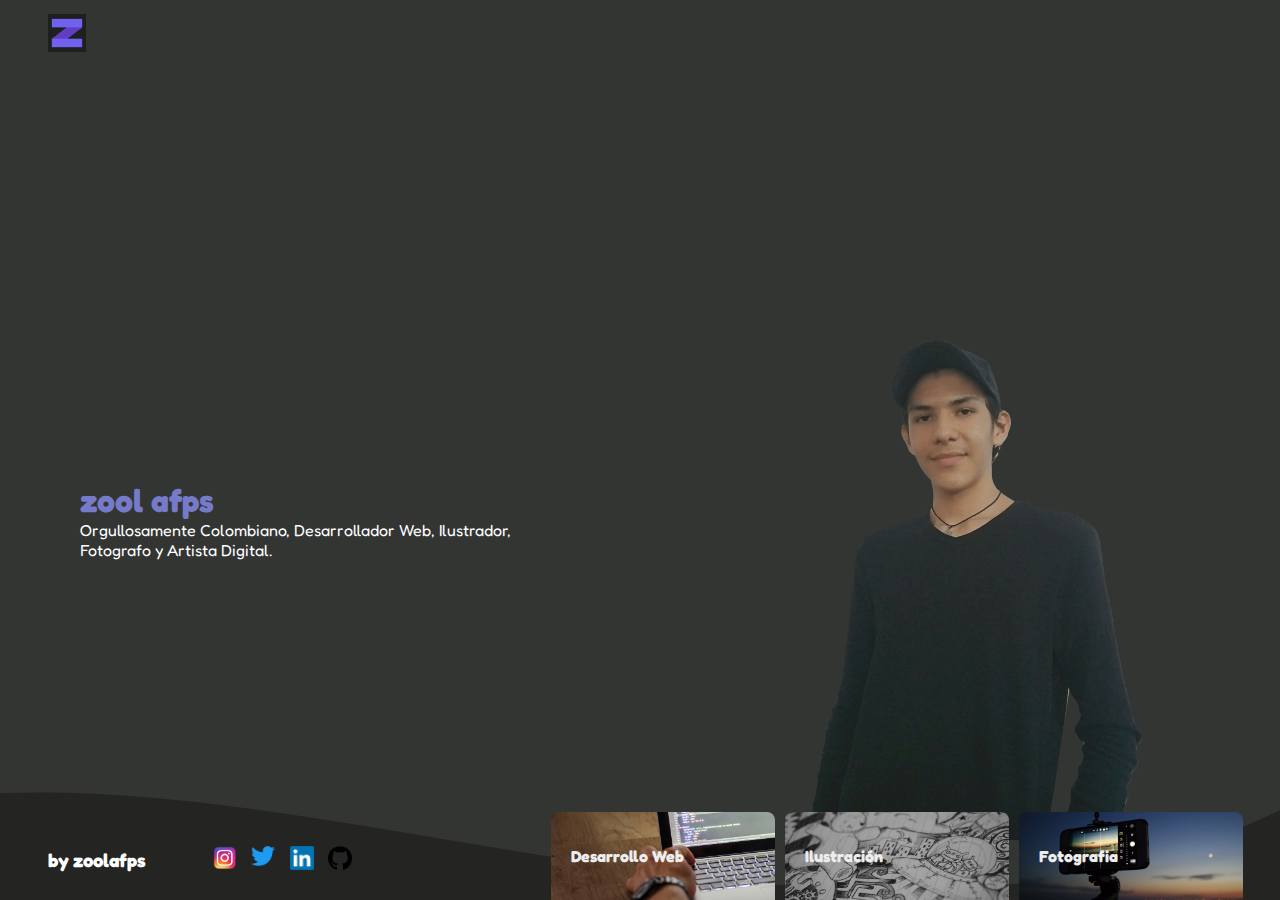
==== index.html @ 99266924 "11/04/22" ====
<!DOCTYPE html>
<html lang="es">

<head>
  <meta charset="UTF-8">
  <meta http-equiv="X-UA-Compatible" content="IE=edge">
  <meta name="viewport" content="width=device-width, initial-scale=1.0">

  <title>zoolafps</title>
  <link rel="shortcut icon" href="images/1-min.png" type="image/x-icon">
  <meta name="description" content="
    Thi is the oficial portafolio with zoolafps">
  <meta name="keywords" content="zoolafps, zool-afps, zool.afps, portafolio, fotografo, ilustrador">

  <link rel="stylesheet" href="css/main.css">

  <link rel="preconnect" href="https://fonts.googleapis.com">
  <link rel="preconnect" href="https://fonts.gstatic.com" crossorigin>
  <link href="https://fonts.googleapis.com/css2?family=Fredoka&display=swap" rel="stylesheet">
</head>

<body class="hidden">
  <div class="conteiner">
    <div id="onload" class="center">
      <img loading="lazy" src="img/Pulse-2.1s-200px.gif" style="width: 10rem" />
    </div>

    <nav class="navbar">
      <a href="/"><img class="logo" loading="lazy" src="images/1-min.png" alt="zoolafps logo"></a>
      <div class="btnham">
        <img class="open" src="images/1_ccexpress.png">
        <img class="close" src="images/2_ccexpress.png">
      </div>
    </nav>
    <header class="hero">
      <div class="box">
        <h1>zool afps</h1>
        <p>Orgullosamente Colombiano, Desarrollador Web, Ilustrador, Fotografo y Artista Digital.</p>
      </div>
      <img loading="lazy" src="images/zoolafps.png">
    </header>
    <section class="banner">
      <div class="wave" style="height: 160px; overflow: hidden;"><svg viewBox="0 0 500 150" preserveAspectRatio="none"
        style="height: 100%; width: 100%;">
        <path d="M0.00,49.98 C150.96,34.05 347.90,255.11 505.92,58.72 L500.00,150.00 L0.00,150.00 Z"
          style="stroke: none; fill: #242423;"></path>
      </svg></div>
      <div class="banner-box">
        <ul class="foo-inf">
          <h3>by zoolafps</h3>
          <aside class="sidebar">
            <a href="https://instagram.com/zool.afps" target="_blank"><img loading="lazy"
                src="img/instagram_png.png"></a>
            <a href="https://twitter.com/zoolafps" target="_blank"><img loading="lazy" src="img/twitter_png.png"></a>
            <a href="https://co.linkedin.com/in/zool-afps-915378211" target="_blank"><img loading="lazy"
                src="img/LinkedIn_png.png"></a>
            <a href="https://github.com/zoolafps" target="_blank"><img loading="lazy" src="img/github_png.png"></a>
          </aside>
        </ul>
        <ul class="cards">
          <a class="card dev" loading="lazy" href="proyectos/Dev.html" rel="nofollow" style="background-image: url('img/desarrollo.jpg');">Desarrollo Web
          </a>
          <a class="card des" loading="lazy" href="proyectos/Ilu.html" rel="nofollow" style="background-image: url('img/ilustracion.jpg');">Ilustración
          </a>
          <a class="card photo" loading="lazy" href="proyectos/Pho.html" rel="nofollow" style="background-image: url('img/fotografia.jpg');">Fotografia
          </a>
        </ul>
      </div>
    </section>
  </div>

  <script src="js/loader.js"></script>
  <script src="https://code.jquery.com/jquery-3.6.0.min.js"></script>
</body>
</html>
---- css/main.css ----
:root{
  --colorone: #333533;
  --colortwo: #757bc8;
  --colorthree: #242423;
}
*{
  margin: 0;
  padding: 0;
  box-sizing: border-box;
}
body {
  overflow: hidden;
  height: 100vh;
  font-size: 1rem;
  font-family: 'Fredoka', sans-serif;
  color: #ffff;
  background: var(--colorone);
}
li{
  list-style: none;
}
h1,
h2{
  color: var(--colortwo);
}
a{
  text-decoration: none;
  color: var(--colortwo);
}
.hidden{
  overflow: hidden;
}
.center{
  position: absolute;
  top: 0px;
  z-index: 1000;
  width: 100%;
  height: 100vh;
  background: #333;
  display: flex;
  justify-content: center;
  align-items: center;
}

/*#### NAVBAR #####*/
.navbar{
  position: absolute;
  top: 0px;
  z-index: 100;
  margin: 1rem 3rem;
  width: auto;
  height: 2.4rem;
  display: flex;
  align-items: center;
  justify-content: space-between;
}
.navbar img{
  height: 2.4rem;
}
.btnham{
  display: none;
}

/*#### HERO SECTION #####*/
.hero{
  position: absolute;
  bottom: 60px;
  margin: 0px;
  padding: 0px 3rem;
  width: 100%;
  height: auto;
  display: flex;
  align-items: center;
  justify-content: center;
  gap: 10rem;
}
.hero img {
  width: 30rem;
  height: 70%;
  animation-name: swip;
  animation-duration: 5s;
  position: relative;
  transition: 3s ease-in-out;
}
.hero .box{
  min-width: 20rem;
  max-width: 30rem;
}

.banner{
  margin: auto;
  width: 100%;
  position: absolute;
  bottom: 0px;
}
.banner-box{
  margin: auto;
  width: 100%;
  position: absolute;
  bottom: 0px;
  display: flex;
  align-items: center;
  justify-content: space-between;
}
.banner-box .foo-inf{
  margin-left: 3rem;
  width: 19rem;
  display: flex;
  align-items: center;
  justify-content: space-between;
}
.banner-box .sidebar{
  display: flex;
  gap: .9rem;
}
.banner-box .sidebar img{
  width: 1.5rem;
  height: auto;
}
.banner-box .cards{
  padding: 20px 2rem 0px;
  display: flex;
  align-items: flex-end;
  height: 5rem;
}
.banner-box .cards .card{
  margin: 0px 5px;
  padding: 20px;
  border-radius: 8px 8px 0px 0px;
  width: 14rem;
  height: 5.5rem;
  color: #ededed;
  font-size: 1rem;
  font-weight: bold;
  text-shadow: 3px 0px 3px 3px #ededed;
  background-size: cover; 
  background-repeat: none;
  background-position: center;
  display: flex;
  align-items: center;
  animation-name: card;
  animation-duration: 5s;
  position: relative;
}
.banner-box .cards .card:hover{
  transition: .4s ease-in-out;
  height: 9rem;
}
@keyframes swip {
  0%{
    left: -1000px;
  }
  50%{
    left: -500px;
  }
  100%{
    left: 0px;
  }
}
@keyframes card {
  0%{
    left: -1000px;
  }
  50%{
    left: -500px;
  }
  100%{
    left: 0px;
  }
}
@media (max-width: 800px) {
  body{
    overflow: visible;
  }
  .navbar,
  .hero,
  .banner{
    position: inherit;
    margin: 0px;
    padding: 0px;
    width: auto;
    height: auto;
  }
  .navbar{
    margin: 20px 20px;
    width: auto;
    height: 30px;
  }
  .hero{
    box-sizing: border-box;
    margin: 0px auto;
    width: 80%;
    height: 70vh;
    display: flex;
    flex-direction: column-reverse;
    gap: 5px;
  }
  .hero .box{
    width: 80%;
  }
  .hero img{
    width: auto;
    height: 50%;
  }
  .banner{
    position: inherit;
    width: 100%;
    min-height: auto;
    display: flex;
    flex-direction: column;
  }
  .banner .banner-box{
    position: inherit;
    width: 100%;
    height: 30rem;
    background: var(--colorthree);
    display: flex;
    flex-direction: column-reverse;
    align-items: center;
    justify-content: space-between;
    gap: 30px;
  }
  .banner .banner-box .foo-inf{
    margin: 0px;
    padding: 0px;
    width: 80%;
  }
  .banner .banner-box .cards{
    position: inherit;
    margin: 0px;
    padding: 0px;
    width: 100%;
    height: 100%;
    display: flex;
    flex-direction: column;
    align-items: center;
    justify-content: center;
    gap: 0px;
  }
  .banner .banner-box .cards .card{
    border-radius: 0px;
    max-width: 800px;
  }
}
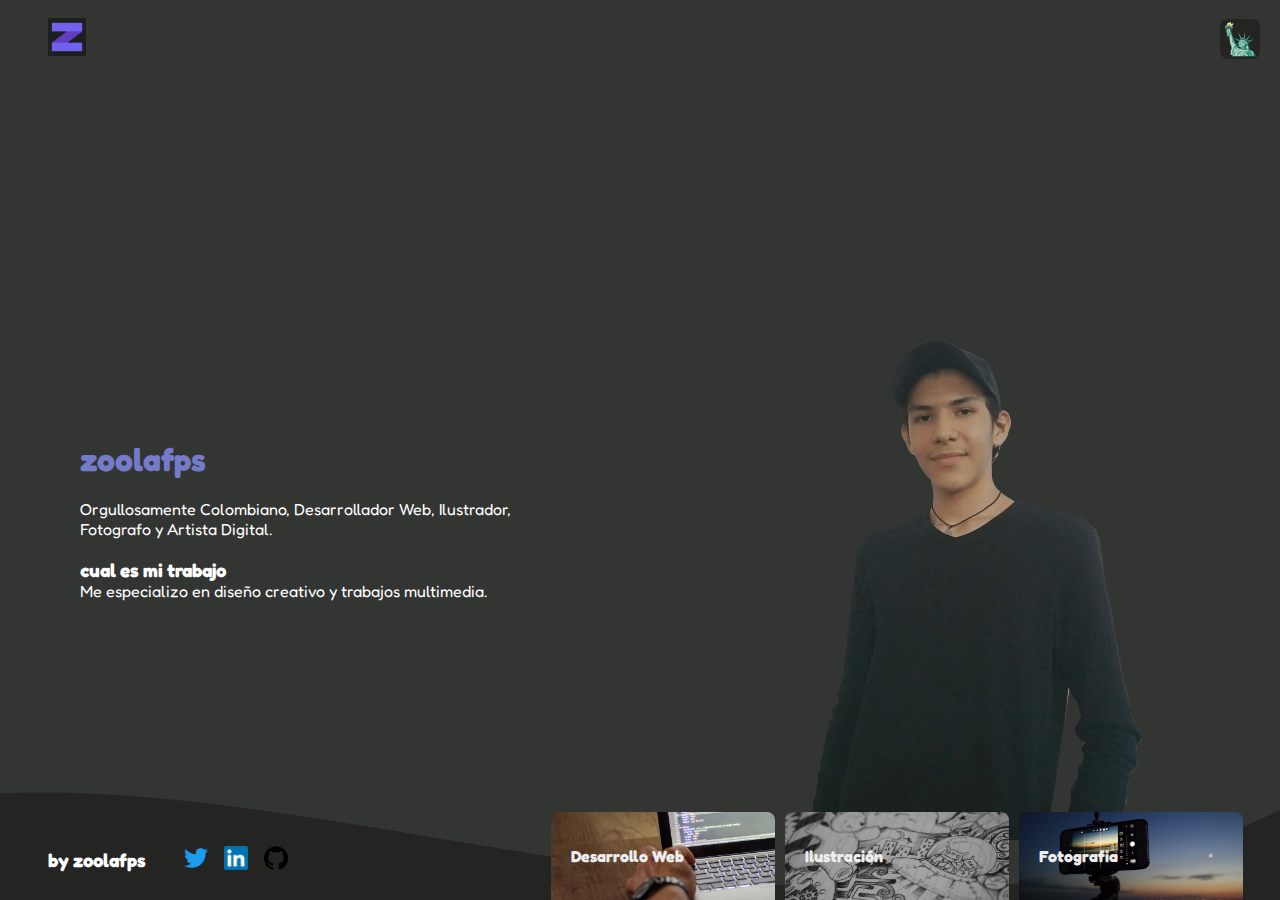
==== commit 89f2d39b: "12/04/22" ====
--- a/index.html
+++ b/index.html
@@ -27,15 +27,28 @@
 
     <nav class="navbar">
       <a href="/"><img class="logo" loading="lazy" src="images/1-min.png" alt="zoolafps logo"></a>
-      <div class="btnham">
-        <img class="open" src="images/1_ccexpress.png">
-        <img class="close" src="images/2_ccexpress.png">
+      <div class="btn-lang">
+        <div class="btn-lang-close">
+        <p>🗽</p>
+      </div>
       </div>
     </nav>
     <header class="hero">
       <div class="box">
-        <h1>zool afps</h1>
+        <h1>zoolafps</h1>
+        <br>
         <p>Orgullosamente Colombiano, Desarrollador Web, Ilustrador, Fotografo y Artista Digital.</p>
+        <br>
+        <h3>cual es mi trabajo</h3>
+        <p>Me especializo en diseño creativo y trabajos multimedia.</p>
+      </div>
+      <div class="box-1">
+        <h1>zoolafps</h1>
+        <br>
+        <p>Proudly Colombian, Web Developer, Illustrator, Photographer and Digital Artist.</p>
+        <br>
+        <h3>what is my work</h3>
+        <p>I specialize in creative design and multimedia work.</p>
       </div>
       <img loading="lazy" src="images/zoolafps.png">
     </header>
@@ -49,8 +62,6 @@
         <ul class="foo-inf">
           <h3>by zoolafps</h3>
           <aside class="sidebar">
-            <a href="https://instagram.com/zool.afps" target="_blank"><img loading="lazy"
-                src="img/instagram_png.png"></a>
             <a href="https://twitter.com/zoolafps" target="_blank"><img loading="lazy" src="img/twitter_png.png"></a>
             <a href="https://co.linkedin.com/in/zool-afps-915378211" target="_blank"><img loading="lazy"
                 src="img/LinkedIn_png.png"></a>
@@ -58,7 +69,7 @@
           </aside>
         </ul>
         <ul class="cards">
-          <a class="card dev" loading="lazy" href="proyectos/Dev.html" rel="nofollow" style="background-image: url('img/desarrollo.jpg');">Desarrollo Web
+          <a class="card dev" loading="lazy" href="proyectos/Dev.html" alt="zoolafps desarrollo de software" rel="nofollow" style="background-image: url('img/desarrollo.jpg');">Desarrollo Web
           </a>
           <a class="card des" loading="lazy" href="proyectos/Ilu.html" rel="nofollow" style="background-image: url('img/ilustracion.jpg');">Ilustración
           </a>
@@ -70,6 +81,7 @@
   </div>
 
   <script src="js/loader.js"></script>
+  <script src="js/app.js"></script>
   <script src="https://code.jquery.com/jquery-3.6.0.min.js"></script>
 </body>
 </html>--- a/css/main.css
+++ b/css/main.css
@@ -47,18 +47,33 @@
   position: absolute;
   top: 0px;
   z-index: 100;
-  margin: 1rem 3rem;
-  width: auto;
+  margin: 20px 0px;
+  width: 100%;
   height: 2.4rem;
   display: flex;
   align-items: center;
   justify-content: space-between;
 }
-.navbar img{
+.navbar .logo{
+  margin-left: 3rem;
   height: 2.4rem;
 }
-.btnham{
-  display: none;
+.navbar .btn-lang{
+  z-index: 20;
+  display: inline-block;
+  margin: 20px;
+  padding: 0px;
+  width: 2.5rem;
+  height: 2.5rem;
+  background: #242423;
+  border-radius: 8px;
+  display: flex;
+  align-items: center;
+  justify-content: center;
+  font-size: 30px;
+}
+.navbar .btn-lang.show{
+  background: #ededed;
 }
 
 /*#### HERO SECTION #####*/
@@ -78,14 +93,28 @@
   width: 30rem;
   height: 70%;
   animation-name: swip;
-  animation-duration: 5s;
+  animation-duration: 4s;
   position: relative;
-  transition: 3s ease-in-out;
+  transition: 4s ease-out;
 }
 .hero .box{
   min-width: 20rem;
   max-width: 30rem;
 }
+.hero .box.show{
+  display: none;
+}
+.hero .box-1{
+  display: none;
+  min-width: 20rem;
+  max-width: 30rem;
+  transition: .5s ease-in-out;
+  animation-name: swip;
+  animation-duration: 3s;
+}
+.hero .box-1.show{
+  display: block;
+}
 
 .banner{
   margin: auto;
@@ -104,14 +133,15 @@
 }
 .banner-box .foo-inf{
   margin-left: 3rem;
-  width: 19rem;
+  width: 15rem;
   display: flex;
   align-items: center;
   justify-content: space-between;
 }
 .banner-box .sidebar{
   display: flex;
-  gap: .9rem;
+  align-items: center;
+  gap: 1rem;
 }
 .banner-box .sidebar img{
   width: 1.5rem;
@@ -150,9 +180,6 @@
   0%{
     left: -1000px;
   }
-  50%{
-    left: -500px;
-  }
   100%{
     left: 0px;
   }
@@ -160,9 +187,6 @@
 @keyframes card {
   0%{
     left: -1000px;
-  }
-  50%{
-    left: -500px;
   }
   100%{
     left: 0px;
@@ -186,6 +210,14 @@
     width: auto;
     height: 30px;
   }
+  .navbar .logo{
+    margin: 0px;
+    padding: 0px;
+  }
+  .navbar .btn-lang{
+    margin: 0px;
+    padding: 0px;
+  }
   .hero{
     box-sizing: border-box;
     margin: 0px auto;
@@ -197,22 +229,32 @@
   }
   .hero .box{
     width: 80%;
+    text-align: center;
+    word-wrap: break-word;
+  }
+  .hero .box-1{
+    width: 80%;
+    text-align: center;
+    word-wrap: break-word;
   }
   .hero img{
+    margin: 0px;
+    padding: 0px;
     width: auto;
-    height: 50%;
+    height: 70%;
   }
   .banner{
     position: inherit;
     width: 100%;
-    min-height: auto;
+    height: auto;
     display: flex;
     flex-direction: column;
   }
   .banner .banner-box{
     position: inherit;
+    margin: 0px;
     width: 100%;
-    height: 30rem;
+    height: 45rem;
     background: var(--colorthree);
     display: flex;
     flex-direction: column-reverse;
@@ -221,7 +263,7 @@
     gap: 30px;
   }
   .banner .banner-box .foo-inf{
-    margin: 0px;
+    margin: 0px 0px 2rem;
     padding: 0px;
     width: 80%;
   }
@@ -238,7 +280,15 @@
     gap: 0px;
   }
   .banner .banner-box .cards .card{
+    margin: 0px;
+    padding: 20px;
     border-radius: 0px;
-    max-width: 800px;
+    width: 80%;
+    height: 10rem;
+    animation-name: none;
+    animation-duration: 0s;
+  }
+  .banner-box .cards .card:hover{
+    transition: 0s;
   }
 }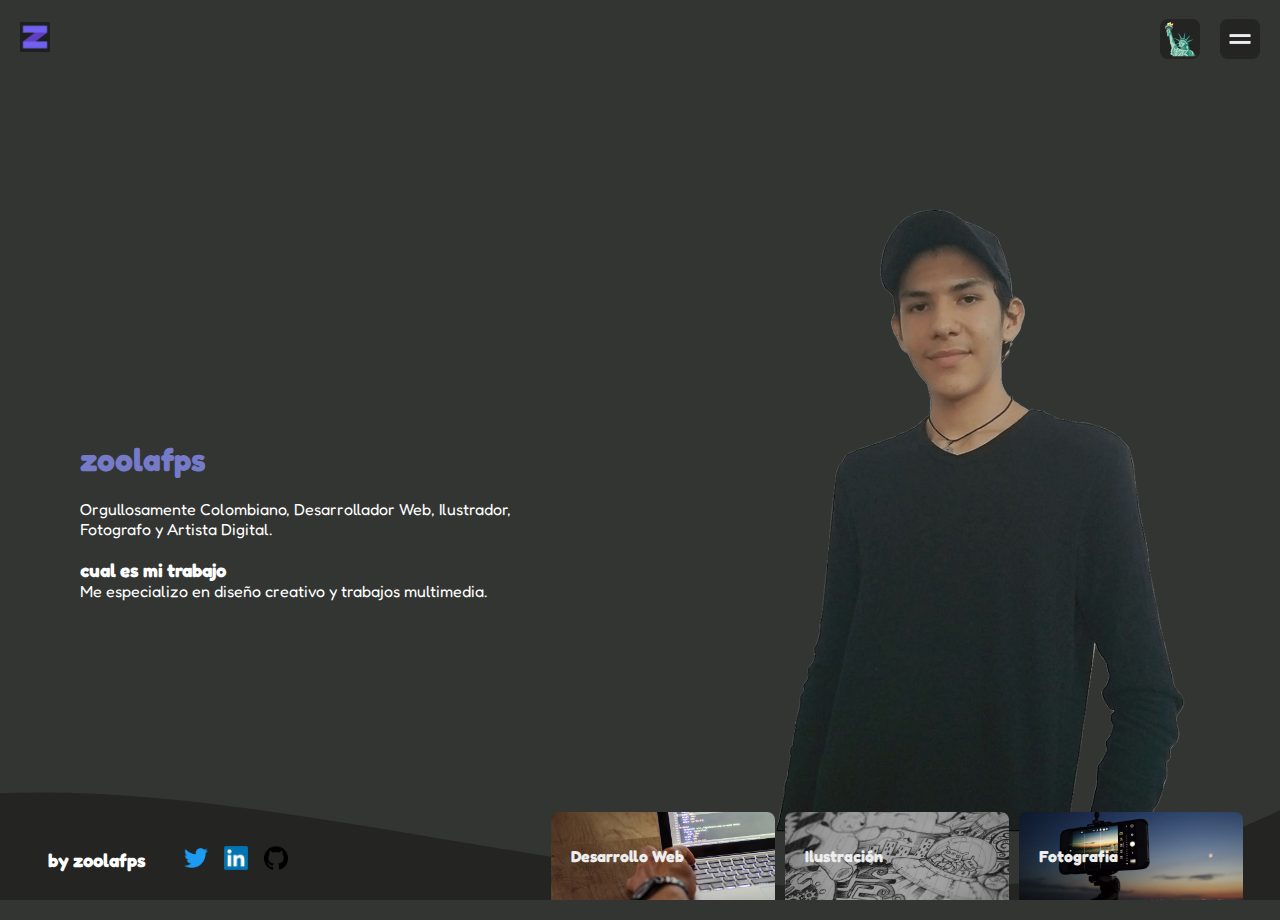
==== commit ee7e0463: "12/04/22 5:03pm" ====
--- a/index.html
+++ b/index.html
@@ -17,6 +17,7 @@
   <link rel="preconnect" href="https://fonts.googleapis.com">
   <link rel="preconnect" href="https://fonts.gstatic.com" crossorigin>
   <link href="https://fonts.googleapis.com/css2?family=Fredoka&display=swap" rel="stylesheet">
+  <meta name="google-site-verification" content="12QHljqaaZobK0eCJjBEEfyJBrOurL7yWOxJuqxNYW0" />
 </head>
 
 <body class="hidden">
@@ -27,10 +28,16 @@
 
     <nav class="navbar">
       <a href="/"><img class="logo" loading="lazy" src="images/1-min.png" alt="zoolafps logo"></a>
-      <div class="btn-lang">
-        <div class="btn-lang-close">
-        <p>🗽</p>
-      </div>
+      <div class="btns">
+        <div class="btn-lang">
+          <div class="btn-lang-close">
+          <p>🗽</p>
+        </div>
+        </div>
+        <div class="btnham">
+          <div class="open"><img src="images/1_ccexpress.png"></div>
+          <div class="close show"><img src="images/2_ccexpress.png"></div>
+        </div>
       </div>
     </nav>
     <header class="hero">
@@ -52,7 +59,7 @@
       </div>
       <img loading="lazy" src="images/zoolafps.png">
     </header>
-    <section class="banner">
+    <footer class="footer">
       <div class="wave" style="height: 160px; overflow: hidden;"><svg viewBox="0 0 500 150" preserveAspectRatio="none"
         style="height: 100%; width: 100%;">
         <path d="M0.00,49.98 C150.96,34.05 347.90,255.11 505.92,58.72 L500.00,150.00 L0.00,150.00 Z"
@@ -77,7 +84,7 @@
           </a>
         </ul>
       </div>
-    </section>
+    </footer>
   </div>
 
   <script src="js/loader.js"></script>
--- a/css/main.css
+++ b/css/main.css
@@ -1,13 +1,15 @@
-:root{
+:root {
   --colorone: #333533;
   --colortwo: #757bc8;
   --colorthree: #242423;
 }
-*{
+
+* {
   margin: 0;
   padding: 0;
   box-sizing: border-box;
 }
+
 body {
   overflow: hidden;
   height: 100vh;
@@ -16,21 +18,26 @@
   color: #ffff;
   background: var(--colorone);
 }
-li{
+
+li {
   list-style: none;
 }
+
 h1,
-h2{
+h2 {
   color: var(--colortwo);
 }
-a{
+
+a {
   text-decoration: none;
   color: var(--colortwo);
 }
-.hidden{
+
+.hidden {
   overflow: hidden;
 }
-.center{
+
+.center {
   position: absolute;
   top: 0px;
   z-index: 1000;
@@ -43,25 +50,35 @@
 }
 
 /*#### NAVBAR #####*/
-.navbar{
-  position: absolute;
-  top: 0px;
+.navbar {
   z-index: 100;
-  margin: 20px 0px;
-  width: 100%;
+  margin: 20px 20px;
+  width: auto;
   height: 2.4rem;
   display: flex;
   align-items: center;
   justify-content: space-between;
 }
-.navbar .logo{
-  margin-left: 3rem;
+
+.navbar img {
+  width: auto;
+  max-height: 30px;
+}
+
+.navbar .logo {
   height: 2.4rem;
 }
-.navbar .btn-lang{
+
+.navbar .btns {
+  display: flex;
+  align-items: center;
+  gap: 20px;
+}
+
+.btn-lang {
   z-index: 20;
   display: inline-block;
-  margin: 20px;
+  margin: 0px;
   padding: 0px;
   width: 2.5rem;
   height: 2.5rem;
@@ -72,12 +89,50 @@
   justify-content: center;
   font-size: 30px;
 }
-.navbar .btn-lang.show{
-  background: #ededed;
+
+.btn-lang.show {
+  background: #333533;
+}
+
+.btnham .open {
+  z-index: 20;
+  display: block;
+  margin: 0px;
+  padding: 0px;
+  width: 40px;
+  height: 40px;
+  background: #242423;
+  border-radius: 8px;
+  display: flex;
+  align-items: center;
+  justify-content: center;
+}
+
+.btnham .open.show {
+  display: none;
+  transition: .4s ease-in-out;
+}
+
+.btnham .close {
+  display: block;
+  z-index: 20;
+  margin: 0px;
+  padding: 0px;
+  width: 40px;
+  height: 40px;
+  border-radius: 8px;
+  background: #D90429;
+  display: flex;
+  align-items: center;
+  justify-content: center;
+}
+
+.btnham .close.show {
+  display: none;
 }
 
 /*#### HERO SECTION #####*/
-.hero{
+.hero {
   position: absolute;
   bottom: 60px;
   margin: 0px;
@@ -89,6 +144,7 @@
   justify-content: center;
   gap: 10rem;
 }
+
 .hero img {
   width: 30rem;
   height: 70%;
@@ -97,14 +153,17 @@
   position: relative;
   transition: 4s ease-out;
 }
-.hero .box{
+
+.hero .box {
   min-width: 20rem;
   max-width: 30rem;
 }
-.hero .box.show{
+
+.hero .box.show {
   display: none;
 }
-.hero .box-1{
+
+.hero .box-1 {
   display: none;
   min-width: 20rem;
   max-width: 30rem;
@@ -112,17 +171,19 @@
   animation-name: swip;
   animation-duration: 3s;
 }
-.hero .box-1.show{
+
+.hero .box-1.show {
   display: block;
 }
 
-.banner{
+.footer {
   margin: auto;
   width: 100%;
   position: absolute;
   bottom: 0px;
 }
-.banner-box{
+
+.banner-box {
   margin: auto;
   width: 100%;
   position: absolute;
@@ -131,29 +192,34 @@
   align-items: center;
   justify-content: space-between;
 }
-.banner-box .foo-inf{
+
+.banner-box .foo-inf {
   margin-left: 3rem;
   width: 15rem;
   display: flex;
   align-items: center;
   justify-content: space-between;
 }
-.banner-box .sidebar{
+
+.banner-box .sidebar {
   display: flex;
   align-items: center;
   gap: 1rem;
 }
-.banner-box .sidebar img{
+
+.banner-box .sidebar img {
   width: 1.5rem;
   height: auto;
 }
-.banner-box .cards{
+
+.banner-box .cards {
   padding: 20px 2rem 0px;
   display: flex;
   align-items: flex-end;
   height: 5rem;
 }
-.banner-box .cards .card{
+
+.banner-box .cards .card {
   margin: 0px 5px;
   padding: 20px;
   border-radius: 8px 8px 0px 0px;
@@ -163,7 +229,7 @@
   font-size: 1rem;
   font-weight: bold;
   text-shadow: 3px 0px 3px 3px #ededed;
-  background-size: cover; 
+  background-size: cover;
   background-repeat: none;
   background-position: center;
   display: flex;
@@ -172,85 +238,220 @@
   animation-duration: 5s;
   position: relative;
 }
-.banner-box .cards .card:hover{
+
+.banner-box .cards .card:hover {
   transition: .4s ease-in-out;
   height: 9rem;
 }
-@keyframes swip {
-  0%{
-    left: -1000px;
-  }
-  100%{
-    left: 0px;
-  }
-}
-@keyframes card {
-  0%{
-    left: -1000px;
-  }
-  100%{
-    left: 0px;
-  }
-}
-@media (max-width: 800px) {
-  body{
-    overflow: visible;
-  }
-  .navbar,
-  .hero,
-  .banner{
-    position: inherit;
-    margin: 0px;
-    padding: 0px;
-    width: auto;
-    height: auto;
-  }
-  .navbar{
+
+/*######################################################################## TABLET VIEW ############*/
+@media (max-width: 1000px) {
+
+  .navbar {
+    position: inherit;
     margin: 20px 20px;
     width: auto;
     height: 30px;
   }
-  .navbar .logo{
-    margin: 0px;
-    padding: 0px;
-  }
-  .navbar .btn-lang{
-    margin: 0px;
-    padding: 0px;
-  }
-  .hero{
+
+  .navbar .logo {
+    margin: 0px;
+    padding: 0px;
+  }
+
+  /*#### HERO SECTION #####*/
+  .hero {
+    position: inherit;
     box-sizing: border-box;
     margin: 0px auto;
+    padding: 0px 3rem;
     width: 80%;
-    height: 70vh;
+    height: 80vh;
+    display: flex;
+    align-items: center;
+    justify-content: center;
+    gap: 0rem;
+  }
+
+  .hero img {
+    width: 20rem;
+    height: 70%;
+    animation-name: swip;
+    animation-duration: 4s;
+    position: relative;
+    transition: 4s ease-out;
+  }
+
+  .hero .box {
+    min-width: 20rem;
+    max-width: 30rem;
+  }
+
+  .hero .box.show {
+    display: none;
+  }
+
+  .hero .box-1 {
+    display: none;
+    min-width: 20rem;
+    max-width: 30rem;
+    transition: .5s ease-in-out;
+    animation-name: swip;
+    animation-duration: 3s;
+  }
+
+  .hero .box-1.show {
+    display: block;
+  }
+
+  .footer{
+    position: inherit;
+    width: 100%;
+    height: 35vh;
+    display: flex;
+    flex-direction: column;
+    align-items: center;
+  }
+
+  .footer .wave{
+    position: absolute;
+    bottom: 0px;
+    width: 100%;
+  }
+
+  .banner-box {
+    margin: auto;
+    width: 80%;
+    display: flex;
+    align-items: center;
+    justify-content: space-between;
+  }
+
+  .banner-box .foo-inf {
+    margin: 0px;
+    width: 15rem;
+    display: flex;
+    align-items: center;
+    justify-content: space-between;
+    font-size: 16px;
+  }
+
+  .banner-box .sidebar {
+    display: flex;
+    align-items: center;
+    gap: 1rem;
+  }
+
+  .banner-box .sidebar img {
+    width: 1.5rem;
+    height: auto;
+  }
+
+  .banner-box .cards {
+    padding: 20px 2rem 0px;
+    display: flex;
+    align-items: flex-end;
+    height: 5rem;
+  }
+
+  .banner-box .cards .card {
+    margin: 0px;
+    padding: 20px;
+    border-radius: 8px 8px 0px 0px;
+    width: 8rem;
+    height: 4rem;
+    color: #ededed;
+    font-size: 1rem;
+    font-weight: bold;
+    text-shadow: 3px 0px 3px 3px #ededed;
+    background-size: cover;
+    background-repeat: none;
+    background-position: center;
+    display: flex;
+    align-items: center;
+    animation-name: card;
+    animation-duration: 5s;
+    position: relative;
+  }
+
+  .banner-box .cards .card:hover {
+    transition: .4s ease-in-out;
+    height: 9rem;
+  }
+}
+
+/*######################################################################## MOVIL VIEW ############*/
+@media (max-width: 750px) {
+  body {
+    overflow: visible;
+  }
+
+  .navbar,
+  .hero,
+  .footer {
+    position: inherit;
+    margin: 0px;
+    padding: 0px;
+    width: auto;
+    height: auto;
+  }
+
+  .navbar {
+    margin: 20px 20px;
+    width: auto;
+    height: 30px;
+  }
+
+  .navbar .logo {
+    margin: 0px;
+    padding: 0px;
+  }
+
+  .navbar .btn-lang {
+    margin: 0px;
+    padding: 0px;
+  }
+
+  .hero {
+    box-sizing: border-box;
+    margin: 0px auto;
+    width: 100%;
+    height: 80vh;
     display: flex;
     flex-direction: column-reverse;
     gap: 5px;
-  }
-  .hero .box{
-    width: 80%;
     text-align: center;
     word-wrap: break-word;
   }
-  .hero .box-1{
-    width: 80%;
-    text-align: center;
-    word-wrap: break-word;
-  }
-  .hero img{
+
+  .hero .box p,
+  .hero .box-1 p {
+    margin: auto;
+    width: 70%;
+  }
+
+  .hero img {
     margin: 0px;
     padding: 0px;
     width: auto;
-    height: 70%;
-  }
-  .banner{
+    height: 60%;
+  }
+
+  .footer {
     position: inherit;
     width: 100%;
     height: auto;
     display: flex;
     flex-direction: column;
   }
-  .banner .banner-box{
+
+  .footer .wave{
+    position: inherit;
+    bottom: inherit;
+    width: inherit;
+  }
+
+  .footer .banner-box {
     position: inherit;
     margin: 0px;
     width: 100%;
@@ -262,12 +463,14 @@
     justify-content: space-between;
     gap: 30px;
   }
-  .banner .banner-box .foo-inf{
+
+  .footer .banner-box .foo-inf {
     margin: 0px 0px 2rem;
     padding: 0px;
     width: 80%;
   }
-  .banner .banner-box .cards{
+
+  .footer .banner-box .cards {
     position: inherit;
     margin: 0px;
     padding: 0px;
@@ -279,7 +482,8 @@
     justify-content: center;
     gap: 0px;
   }
-  .banner .banner-box .cards .card{
+
+  .footer .banner-box .cards .card {
     margin: 0px;
     padding: 20px;
     border-radius: 0px;
@@ -288,7 +492,28 @@
     animation-name: none;
     animation-duration: 0s;
   }
-  .banner-box .cards .card:hover{
+
+  .banner-box .cards .card:hover {
     transition: 0s;
   }
+}
+
+@keyframes swip {
+  0% {
+    left: -1000px;
+  }
+
+  100% {
+    left: 0px;
+  }
+}
+
+@keyframes card {
+  0% {
+    left: -1000px;
+  }
+
+  100% {
+    left: 0px;
+  }
 }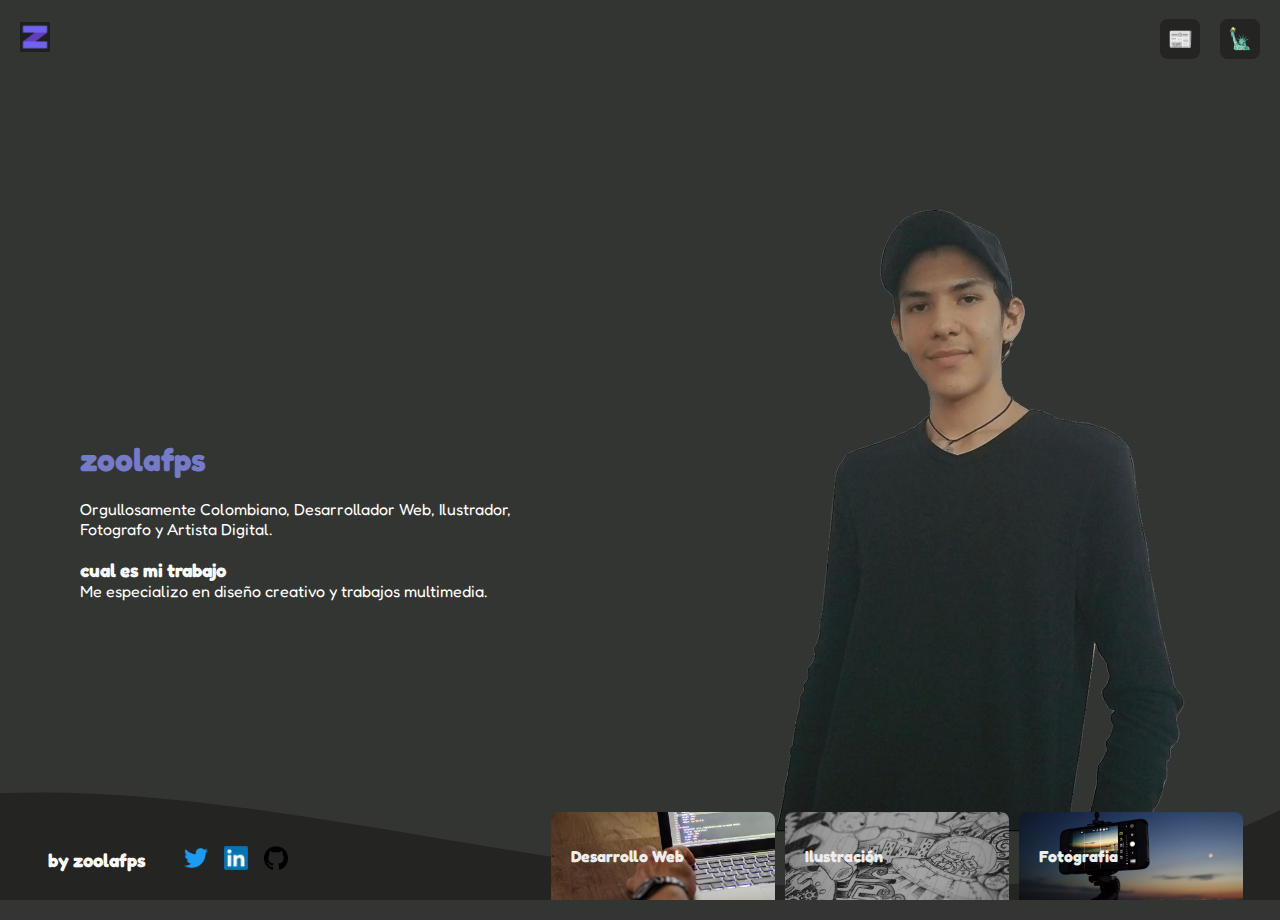
==== commit ccb2b216: "12/04/22 8:04pm" ====
--- a/index.html
+++ b/index.html
@@ -6,14 +6,17 @@
   <meta http-equiv="X-UA-Compatible" content="IE=edge">
   <meta name="viewport" content="width=device-width, initial-scale=1.0">
 
+  <!--## METADATA ##-->
   <title>zoolafps</title>
   <link rel="shortcut icon" href="images/1-min.png" type="image/x-icon">
   <meta name="description" content="
     Thi is the oficial portafolio with zoolafps">
   <meta name="keywords" content="zoolafps, zool-afps, zool.afps, portafolio, fotografo, ilustrador">
 
+  <!--## CSS STYLES ##-->
   <link rel="stylesheet" href="css/main.css">
 
+  <!--## GOOGLE FONTS ##-->
   <link rel="preconnect" href="https://fonts.googleapis.com">
   <link rel="preconnect" href="https://fonts.gstatic.com" crossorigin>
   <link href="https://fonts.googleapis.com/css2?family=Fredoka&display=swap" rel="stylesheet">
@@ -21,59 +24,160 @@
 </head>
 
 <body class="hidden">
+
+  <!--## CONTENEDOR ##-->
   <div class="conteiner">
+
+    <!--## PRE LOADER ##-->
     <div id="onload" class="center">
       <img loading="lazy" src="img/Pulse-2.1s-200px.gif" style="width: 10rem" />
     </div>
 
+    <!--## BARRA DE NAVEGACION ##-->
     <nav class="navbar">
-      <a href="/"><img class="logo" loading="lazy" src="images/1-min.png" alt="zoolafps logo"></a>
-      <div class="btns">
-        <div class="btn-lang">
-          <div class="btn-lang-close">
+
+      <!--## LOGO ##-->
+      <a href="https://zoolafps.github.io/">
+        <img class="nav-logo" loading="lazy" src="images/1-min.png" alt="zoolafps logo">
+      </a>
+      
+      <!--## BOTONES ##-->
+      <div class="nav-btn">
+
+        <!--## BOTON DE ARTICULOS ##-->
+        <div class="btn-news" id="news">
+          <p>📰</p>
+        </div>
+
+        <!--## BOTON DE LENGUAGE ##-->
+        <div class="btn-lang" id="lang">
           <p>🗽</p>
         </div>
-        </div>
+
+        <!--## BOTONES/ MENU HAMBURGUESA 
         <div class="btnham">
           <div class="open"><img src="images/1_ccexpress.png"></div>
           <div class="close show"><img src="images/2_ccexpress.png"></div>
-        </div>
+        </div>##-->
       </div>
     </nav>
-    <header class="hero">
-      <div class="box">
-        <h1>zoolafps</h1>
-        <br>
-        <p>Orgullosamente Colombiano, Desarrollador Web, Ilustrador, Fotografo y Artista Digital.</p>
-        <br>
-        <h3>cual es mi trabajo</h3>
-        <p>Me especializo en diseño creativo y trabajos multimedia.</p>
-      </div>
-      <div class="box-1">
-        <h1>zoolafps</h1>
-        <br>
-        <p>Proudly Colombian, Web Developer, Illustrator, Photographer and Digital Artist.</p>
-        <br>
-        <h3>what is my work</h3>
-        <p>I specialize in creative design and multimedia work.</p>
-      </div>
-      <img loading="lazy" src="images/zoolafps.png">
-    </header>
+
+    <!--## SECCION PRINCIPAL ##-->
+    <main class="main">
+      <header class="main-hero" id="hero">
+        <div class="box" id="ES">
+          <h1>zoolafps</h1>
+          <br>
+          <p>Orgullosamente Colombiano, Desarrollador Web, Ilustrador, Fotografo y Artista Digital.</p>
+          <br>
+          <h3>cual es mi trabajo</h3>
+          <p>Me especializo en diseño creativo y trabajos multimedia.</p>
+        </div>
+        <div class="box-1" id="EN">
+          <h1>zoolafps</h1>
+          <br>
+          <p>Proudly Colombian, Web Developer, Illustrator, Photographer and Digital Artist.</p>
+          <br>
+          <h3>what is my work</h3>
+          <p>I specialize in creative design and multimedia work.</p>
+        </div>
+        <img loading="lazy" src="images/zoolafps.png">
+      </header>
+      <section class="main-seccion" id="art">
+        <article>
+          <h2>Lorem ipsum dolor sit amet.</h2>
+          <p>
+            Lorem ipsum dolor sit amet consectetur, adipisicing elit. Tenetur laudantium delectus eveniet obcaecati aspernatur quia libero in expedita, quas, fuga aliquam excepturi! Voluptates, nulla deleniti.
+          </p>
+          <a href="">lear more...</a>
+        </article>
+        <article>
+          <h2>1.Lorem ipsum dolor sit amet.</h2>
+          <p>
+            Lorem ipsum dolor sit amet consectetur, adipisicing elit. Tenetur laudantium delectus eveniet obcaecati aspernatur quia libero in expedita, quas, fuga aliquam excepturi! Voluptates, nulla deleniti.
+          </p>
+          <a href="">lear more...</a>
+        </article>
+        <article>
+          <h2>Lorem ipsum dolor sit amet.</h2>
+          <p>
+            Lorem ipsum dolor sit amet consectetur, adipisicing elit. Tenetur laudantium delectus eveniet obcaecati aspernatur quia libero in expedita, quas, fuga aliquam excepturi! Voluptates, nulla deleniti.
+          </p>
+          <a href="">lear more...</a>
+        </article>
+        <article>
+          <h2>Lorem ipsum dolor sit amet.</h2>
+          <p>
+            Lorem ipsum dolor sit amet consectetur, adipisicing elit. Tenetur laudantium delectus eveniet obcaecati aspernatur quia libero in expedita, quas, fuga aliquam excepturi! Voluptates, nulla deleniti.
+          </p>
+          <a href="">lear more...</a>
+        </article><article>
+          <h2>Lorem ipsum dolor sit amet.</h2>
+          <p>
+            Lorem ipsum dolor sit amet consectetur, adipisicing elit. Tenetur laudantium delectus eveniet obcaecati aspernatur quia libero in expedita, quas, fuga aliquam excepturi! Voluptates, nulla deleniti.
+          </p>
+          <a href="">lear more...</a>
+        </article>
+        <article>
+          <h2>Lorem ipsum dolor sit amet.</h2>
+          <p>
+            Lorem ipsum dolor sit amet consectetur, adipisicing elit. Tenetur laudantium delectus eveniet obcaecati aspernatur quia libero in expedita, quas, fuga aliquam excepturi! Voluptates, nulla deleniti.
+          </p>
+          <a href="">lear more...</a>
+        </article>
+        <article>
+          <h2>Lorem ipsum dolor sit amet.</h2>
+          <p>
+            Lorem ipsum dolor sit amet consectetur, adipisicing elit. Tenetur laudantium delectus eveniet obcaecati aspernatur quia libero in expedita, quas, fuga aliquam excepturi! Voluptates, nulla deleniti.
+          </p>
+          <a href="">lear more...</a>
+        </article>
+        <article>
+          <h2>Lorem ipsum dolor sit amet.</h2>
+          <p>
+            Lorem ipsum dolor sit amet consectetur, adipisicing elit. Tenetur laudantium delectus eveniet obcaecati aspernatur quia libero in expedita, quas, fuga aliquam excepturi! Voluptates, nulla deleniti.
+          </p>
+          <a href="">lear more...</a>
+        </article>
+        <article>
+          <h2>Lorem ipsum dolor sit amet.</h2>
+          <p>
+            Lorem ipsum dolor sit amet consectetur, adipisicing elit. Tenetur laudantium delectus eveniet obcaecati aspernatur quia libero in expedita, quas, fuga aliquam excepturi! Voluptates, nulla deleniti.
+          </p>
+          <a href="">lear more...</a>
+        </article>
+      </section>
+    </main>
+
+    <!--## FOOTER/ PIE DE PAGINA ##-->
     <footer class="footer">
-      <div class="wave" style="height: 160px; overflow: hidden;"><svg viewBox="0 0 500 150" preserveAspectRatio="none"
+
+      <div class="wave" style="height: 160px; overflow: hidden;">
+        <svg viewBox="0 0 500 150" preserveAspectRatio="none"
         style="height: 100%; width: 100%;">
         <path d="M0.00,49.98 C150.96,34.05 347.90,255.11 505.92,58.72 L500.00,150.00 L0.00,150.00 Z"
-          style="stroke: none; fill: #242423;"></path>
-      </svg></div>
+          style="stroke: none; fill: #242423;">
+        </path>
+        </svg>
+      </div>
+
       <div class="banner-box">
         <ul class="foo-inf">
+      
           <h3>by zoolafps</h3>
+
           <aside class="sidebar">
-            <a href="https://twitter.com/zoolafps" target="_blank"><img loading="lazy" src="img/twitter_png.png"></a>
-            <a href="https://co.linkedin.com/in/zool-afps-915378211" target="_blank"><img loading="lazy"
-                src="img/LinkedIn_png.png"></a>
-            <a href="https://github.com/zoolafps" target="_blank"><img loading="lazy" src="img/github_png.png"></a>
+            <a href="https://twitter.com/zoolafps" target="_blank">
+              <img loading="lazy" src="img/twitter_png.png">
+            </a>
+            <a href="https://co.linkedin.com/in/zool-afps-915378211" target="_blank">
+              <img loading="lazy" src="img/LinkedIn_png.png">
+              </a>
+            <a href="https://github.com/zoolafps" target="_blank">
+              <img loading="lazy" src="img/github_png.png">
+            </a>
           </aside>
+
         </ul>
         <ul class="cards">
           <a class="card dev" loading="lazy" href="proyectos/Dev.html" alt="zoolafps desarrollo de software" rel="nofollow" style="background-image: url('img/desarrollo.jpg');">Desarrollo Web
@@ -83,8 +187,11 @@
           <a class="card photo" loading="lazy" href="proyectos/Pho.html" rel="nofollow" style="background-image: url('img/fotografia.jpg');">Fotografia
           </a>
         </ul>
+
       </div>
+
     </footer>
+
   </div>
 
   <script src="js/loader.js"></script>
--- a/css/main.css
+++ b/css/main.css
@@ -69,10 +69,29 @@
   height: 2.4rem;
 }
 
-.navbar .btns {
+.navbar .nav-btn {
   display: flex;
   align-items: center;
   gap: 20px;
+}
+
+.btn-news {
+  z-index: 20;
+  display: inline-block;
+  margin: 0px;
+  padding: 0px;
+  width: 2.5rem;
+  height: 2.5rem;
+  background: #242423;
+  border-radius: 8px;
+  display: flex;
+  align-items: center;
+  justify-content: center;
+  font-size: 20px;
+}
+
+.btn-news.show {
+  background: #333533;
 }
 
 .btn-lang {
@@ -87,7 +106,7 @@
   display: flex;
   align-items: center;
   justify-content: center;
-  font-size: 30px;
+  font-size: 20px;
 }
 
 .btn-lang.show {
@@ -132,7 +151,7 @@
 }
 
 /*#### HERO SECTION #####*/
-.hero {
+.main .main-hero {
   position: absolute;
   bottom: 60px;
   margin: 0px;
@@ -144,8 +163,11 @@
   justify-content: center;
   gap: 10rem;
 }
-
-.hero img {
+.main .main-hero.dn{
+  display: none;
+}
+
+.main .main-hero img {
   width: 30rem;
   height: 70%;
   animation-name: swip;
@@ -154,16 +176,16 @@
   transition: 4s ease-out;
 }
 
-.hero .box {
+.main .main-hero .box {
   min-width: 20rem;
   max-width: 30rem;
 }
 
-.hero .box.show {
+.main .main-hero .box.show {
   display: none;
 }
 
-.hero .box-1 {
+.main .main-hero .box-1 {
   display: none;
   min-width: 20rem;
   max-width: 30rem;
@@ -172,7 +194,23 @@
   animation-duration: 3s;
 }
 
-.hero .box-1.show {
+.main .main-hero .box-1.show {
+  display: block;
+}
+
+/*#### MAIN SECCION #####*/
+.main .main-seccion {
+  display: none;
+  position: inherit;
+  box-sizing: border-box;
+  overflow-y: auto;
+  margin: 0px auto;
+  padding: 2rem 0px;
+  width: 80%;
+  height: 80vh;
+}
+
+.main .main-seccion.show {
   display: block;
 }
 
@@ -183,7 +221,7 @@
   bottom: 0px;
 }
 
-.banner-box {
+.footer .banner-box {
   margin: auto;
   width: 100%;
   position: absolute;
@@ -193,7 +231,7 @@
   justify-content: space-between;
 }
 
-.banner-box .foo-inf {
+.footer .banner-box .foo-inf {
   margin-left: 3rem;
   width: 15rem;
   display: flex;
@@ -201,25 +239,25 @@
   justify-content: space-between;
 }
 
-.banner-box .sidebar {
+.footer .banner-box .sidebar {
   display: flex;
   align-items: center;
   gap: 1rem;
 }
 
-.banner-box .sidebar img {
+.footer .banner-box .sidebar img {
   width: 1.5rem;
   height: auto;
 }
 
-.banner-box .cards {
+.footer .banner-box .cards {
   padding: 20px 2rem 0px;
   display: flex;
   align-items: flex-end;
   height: 5rem;
 }
 
-.banner-box .cards .card {
+.footer .banner-box .cards .card {
   margin: 0px 5px;
   padding: 20px;
   border-radius: 8px 8px 0px 0px;
@@ -239,7 +277,7 @@
   position: relative;
 }
 
-.banner-box .cards .card:hover {
+.footer .banner-box .cards .card:hover {
   transition: .4s ease-in-out;
   height: 9rem;
 }
@@ -260,7 +298,7 @@
   }
 
   /*#### HERO SECTION #####*/
-  .hero {
+  .main .main-hero {
     position: inherit;
     box-sizing: border-box;
     margin: 0px auto;
@@ -273,7 +311,7 @@
     gap: 0rem;
   }
 
-  .hero img {
+  .main .main-hero img {
     width: 20rem;
     height: 70%;
     animation-name: swip;
@@ -282,16 +320,16 @@
     transition: 4s ease-out;
   }
 
-  .hero .box {
+  .main .main-hero .box {
     min-width: 20rem;
     max-width: 30rem;
   }
 
-  .hero .box.show {
+  .main .main-hero .box.show {
     display: none;
   }
 
-  .hero .box-1 {
+  .main .main-hero .box-1 {
     display: none;
     min-width: 20rem;
     max-width: 30rem;
@@ -300,11 +338,11 @@
     animation-duration: 3s;
   }
 
-  .hero .box-1.show {
+  .main .main-hero .box-1.show {
     display: block;
   }
 
-  .footer{
+  .footer {
     position: inherit;
     width: 100%;
     height: 35vh;
@@ -313,13 +351,13 @@
     align-items: center;
   }
 
-  .footer .wave{
+  .footer .wave {
     position: absolute;
     bottom: 0px;
     width: 100%;
   }
 
-  .banner-box {
+  .footer .banner-box {
     margin: auto;
     width: 80%;
     display: flex;
@@ -327,7 +365,7 @@
     justify-content: space-between;
   }
 
-  .banner-box .foo-inf {
+  .footer .banner-box .foo-inf {
     margin: 0px;
     width: 15rem;
     display: flex;
@@ -336,25 +374,25 @@
     font-size: 16px;
   }
 
-  .banner-box .sidebar {
+  .footer .banner-box .sidebar {
     display: flex;
     align-items: center;
     gap: 1rem;
   }
 
-  .banner-box .sidebar img {
+  .footer .banner-box .sidebar img {
     width: 1.5rem;
     height: auto;
   }
 
-  .banner-box .cards {
+  .footer .banner-box .cards {
     padding: 20px 2rem 0px;
     display: flex;
     align-items: flex-end;
     height: 5rem;
   }
 
-  .banner-box .cards .card {
+  .footer .banner-box .cards .card {
     margin: 0px;
     padding: 20px;
     border-radius: 8px 8px 0px 0px;
@@ -374,7 +412,7 @@
     position: relative;
   }
 
-  .banner-box .cards .card:hover {
+  .footer .banner-box .cards .card:hover {
     transition: .4s ease-in-out;
     height: 9rem;
   }
@@ -387,7 +425,7 @@
   }
 
   .navbar,
-  .hero,
+  .main .hero,
   .footer {
     position: inherit;
     margin: 0px;
@@ -412,7 +450,7 @@
     padding: 0px;
   }
 
-  .hero {
+  .main .main-hero {
     box-sizing: border-box;
     margin: 0px auto;
     width: 100%;
@@ -424,13 +462,13 @@
     word-wrap: break-word;
   }
 
-  .hero .box p,
-  .hero .box-1 p {
+  .main .main-hero .box p,
+  .main .main-hero .box-1 p {
     margin: auto;
     width: 70%;
   }
 
-  .hero img {
+  .main .main-hero img {
     margin: 0px;
     padding: 0px;
     width: auto;
@@ -445,7 +483,7 @@
     flex-direction: column;
   }
 
-  .footer .wave{
+  .footer .wave {
     position: inherit;
     bottom: inherit;
     width: inherit;
@@ -493,7 +531,7 @@
     animation-duration: 0s;
   }
 
-  .banner-box .cards .card:hover {
+  .footer .banner-box .cards .card:hover {
     transition: 0s;
   }
 }
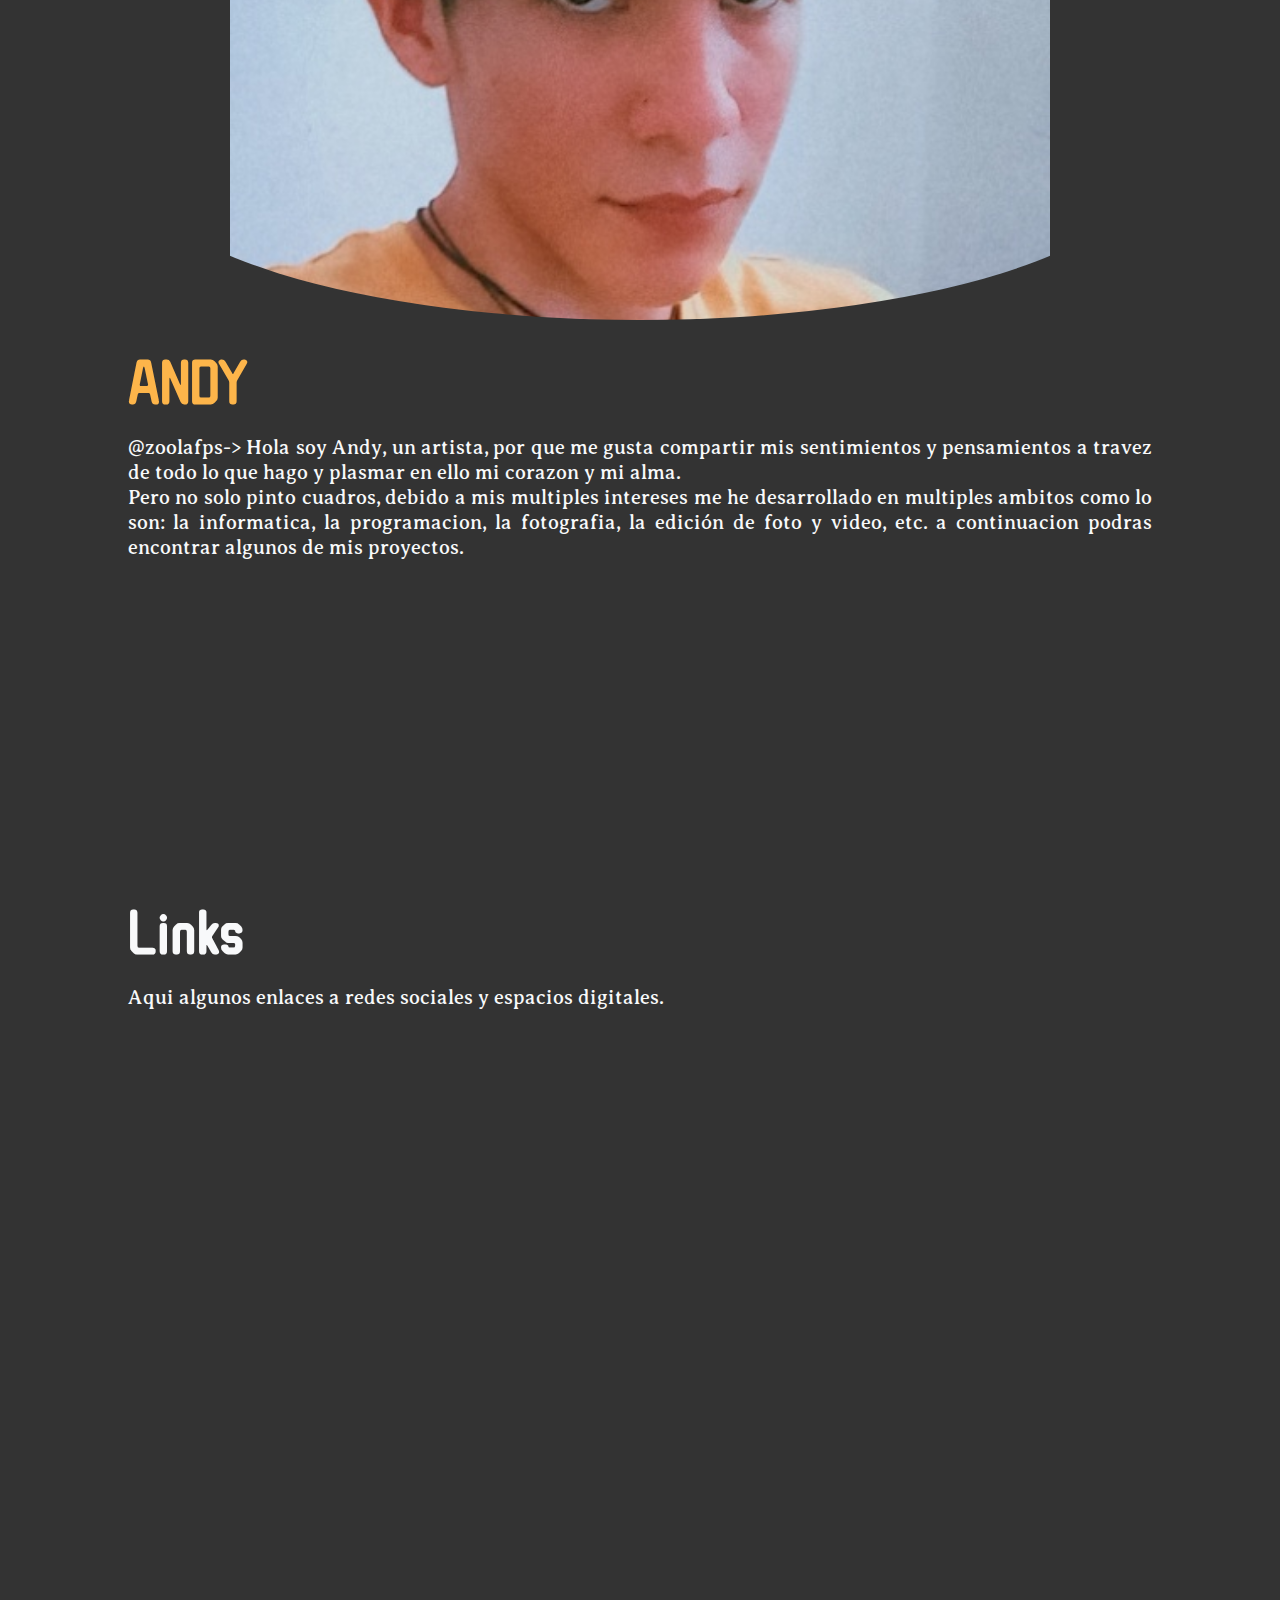
==== commit 3ad70bf9: "Add files via upload" ====
--- a/index.html
+++ b/index.html
@@ -2,200 +2,60 @@
 <html lang="es">
 
 <head>
-  <meta charset="UTF-8">
-  <meta http-equiv="X-UA-Compatible" content="IE=edge">
-  <meta name="viewport" content="width=device-width, initial-scale=1.0">
-
-  <!--## METADATA ##-->
-  <title>zoolafps</title>
-  <link rel="shortcut icon" href="images/1-min.png" type="image/x-icon">
-  <meta name="description" content="
-    Thi is the oficial portafolio with zoolafps">
-  <meta name="keywords" content="zoolafps, zool-afps, zool.afps, portafolio, fotografo, ilustrador">
-
-  <!--## CSS STYLES ##-->
-  <link rel="stylesheet" href="css/main.css">
-
-  <!--## GOOGLE FONTS ##-->
-  <link rel="preconnect" href="https://fonts.googleapis.com">
-  <link rel="preconnect" href="https://fonts.gstatic.com" crossorigin>
-  <link href="https://fonts.googleapis.com/css2?family=Fredoka&display=swap" rel="stylesheet">
-  <meta name="google-site-verification" content="12QHljqaaZobK0eCJjBEEfyJBrOurL7yWOxJuqxNYW0" />
+    <meta charset="UTF-8">
+    <meta http-equiv="X-UA-Compatible" content="IE=edge">
+    <meta name="viewport" content="width=device-width, initial-scale=1.0">
+    <link rel="shortcut icon" href="favicon.ico" type="image/x-icon">
+    <title>@zoolafps</title>
+    <link rel="stylesheet" href="css/style.css">
 </head>
 
-<body class="hidden">
+<body>
+    <div class="site__wrapper">
+        <div id="load__screen">
+            <div class="loader"></div>
+        </div>
+        <div class="second__screen">
 
-  <!--## CONTENEDOR ##-->
-  <div class="conteiner">
+        </div>
+        <div class="main__screen">
 
-    <!--## PRE LOADER ##-->
-    <div id="onload" class="center">
-      <img loading="lazy" src="img/Pulse-2.1s-200px.gif" style="width: 10rem" />
+            <!-- HEADER SECTION -->
+            <header class="hero">
+                <div class="profile_photo">
+                    <img class="img" src="img/foto.jpg" alt="">
+                </div>
+                <div class="container">
+                    <h1>ANDY</h1>
+                    <p>
+                        @zoolafps-> Hola soy Andy, un artista, por que me gusta compartir mis sentimientos y
+                        pensamientos a travez de todo lo que hago y plasmar en ello mi corazon y mi alma.
+                        <br />
+                        Pero no solo pinto cuadros, debido a mis multiples intereses me he desarrollado en multiples
+                        ambitos como lo son: la informatica, la programacion, la fotografia, la edición de foto y video,
+                        etc.
+                        a continuacion podras encontrar algunos de mis proyectos.
+                    </p>
+                </div>
+            </header>
+
+            <!-- SECTION OF LINKS -->
+            <section class="links">
+                <div class="container">
+                    <h4 class="title">Links</h4>
+                    <p>
+                        Aqui algunos enlaces a redes sociales y espacios digitales.
+                    </p>
+                </div>
+                <ul class="menu__links a" id="links_conatiner">
+                    <li><a class="link" target="_blank" href="https://instagram.com/zoolafps">Instagram -> @zoolafps</a></li>
+                    <li><a class="link" href="">Youtube -> @zoolafps</a></li>
+                    <li><a class="link" href="">GitHub -> @zoolafps</a></li>
+                </ul>
+            </section>
+        </div>
     </div>
+    <script src="js/main.js"></script>
+</body>
 
-    <!--## BARRA DE NAVEGACION ##-->
-    <nav class="navbar">
-
-      <!--## LOGO ##-->
-      <a href="https://zoolafps.github.io/">
-        <img class="nav-logo" loading="lazy" src="images/1-min.png" alt="zoolafps logo">
-      </a>
-      
-      <!--## BOTONES ##-->
-      <div class="nav-btn">
-
-        <!--## BOTON DE ARTICULOS ##-->
-        <div class="btn-news" id="news">
-          <p>📰</p>
-        </div>
-
-        <!--## BOTON DE LENGUAGE ##-->
-        <div class="btn-lang" id="lang">
-          <p>🗽</p>
-        </div>
-
-        <!--## BOTONES/ MENU HAMBURGUESA 
-        <div class="btnham">
-          <div class="open"><img src="images/1_ccexpress.png"></div>
-          <div class="close show"><img src="images/2_ccexpress.png"></div>
-        </div>##-->
-      </div>
-    </nav>
-
-    <!--## SECCION PRINCIPAL ##-->
-    <main class="main">
-      <header class="main-hero" id="hero">
-        <div class="box" id="ES">
-          <h1>zoolafps</h1>
-          <br>
-          <p>Orgullosamente Colombiano, Desarrollador Web, Ilustrador, Fotografo y Artista Digital.</p>
-          <br>
-          <h3>cual es mi trabajo</h3>
-          <p>Me especializo en diseño creativo y trabajos multimedia.</p>
-        </div>
-        <div class="box-1" id="EN">
-          <h1>zoolafps</h1>
-          <br>
-          <p>Proudly Colombian, Web Developer, Illustrator, Photographer and Digital Artist.</p>
-          <br>
-          <h3>what is my work</h3>
-          <p>I specialize in creative design and multimedia work.</p>
-        </div>
-        <img loading="lazy" src="images/zoolafps.png">
-      </header>
-      <section class="main-seccion" id="art">
-        <article>
-          <h2>Lorem ipsum dolor sit amet.</h2>
-          <p>
-            Lorem ipsum dolor sit amet consectetur, adipisicing elit. Tenetur laudantium delectus eveniet obcaecati aspernatur quia libero in expedita, quas, fuga aliquam excepturi! Voluptates, nulla deleniti.
-          </p>
-          <a href="">lear more...</a>
-        </article>
-        <article>
-          <h2>1.Lorem ipsum dolor sit amet.</h2>
-          <p>
-            Lorem ipsum dolor sit amet consectetur, adipisicing elit. Tenetur laudantium delectus eveniet obcaecati aspernatur quia libero in expedita, quas, fuga aliquam excepturi! Voluptates, nulla deleniti.
-          </p>
-          <a href="">lear more...</a>
-        </article>
-        <article>
-          <h2>Lorem ipsum dolor sit amet.</h2>
-          <p>
-            Lorem ipsum dolor sit amet consectetur, adipisicing elit. Tenetur laudantium delectus eveniet obcaecati aspernatur quia libero in expedita, quas, fuga aliquam excepturi! Voluptates, nulla deleniti.
-          </p>
-          <a href="">lear more...</a>
-        </article>
-        <article>
-          <h2>Lorem ipsum dolor sit amet.</h2>
-          <p>
-            Lorem ipsum dolor sit amet consectetur, adipisicing elit. Tenetur laudantium delectus eveniet obcaecati aspernatur quia libero in expedita, quas, fuga aliquam excepturi! Voluptates, nulla deleniti.
-          </p>
-          <a href="">lear more...</a>
-        </article><article>
-          <h2>Lorem ipsum dolor sit amet.</h2>
-          <p>
-            Lorem ipsum dolor sit amet consectetur, adipisicing elit. Tenetur laudantium delectus eveniet obcaecati aspernatur quia libero in expedita, quas, fuga aliquam excepturi! Voluptates, nulla deleniti.
-          </p>
-          <a href="">lear more...</a>
-        </article>
-        <article>
-          <h2>Lorem ipsum dolor sit amet.</h2>
-          <p>
-            Lorem ipsum dolor sit amet consectetur, adipisicing elit. Tenetur laudantium delectus eveniet obcaecati aspernatur quia libero in expedita, quas, fuga aliquam excepturi! Voluptates, nulla deleniti.
-          </p>
-          <a href="">lear more...</a>
-        </article>
-        <article>
-          <h2>Lorem ipsum dolor sit amet.</h2>
-          <p>
-            Lorem ipsum dolor sit amet consectetur, adipisicing elit. Tenetur laudantium delectus eveniet obcaecati aspernatur quia libero in expedita, quas, fuga aliquam excepturi! Voluptates, nulla deleniti.
-          </p>
-          <a href="">lear more...</a>
-        </article>
-        <article>
-          <h2>Lorem ipsum dolor sit amet.</h2>
-          <p>
-            Lorem ipsum dolor sit amet consectetur, adipisicing elit. Tenetur laudantium delectus eveniet obcaecati aspernatur quia libero in expedita, quas, fuga aliquam excepturi! Voluptates, nulla deleniti.
-          </p>
-          <a href="">lear more...</a>
-        </article>
-        <article>
-          <h2>Lorem ipsum dolor sit amet.</h2>
-          <p>
-            Lorem ipsum dolor sit amet consectetur, adipisicing elit. Tenetur laudantium delectus eveniet obcaecati aspernatur quia libero in expedita, quas, fuga aliquam excepturi! Voluptates, nulla deleniti.
-          </p>
-          <a href="">lear more...</a>
-        </article>
-      </section>
-    </main>
-
-    <!--## FOOTER/ PIE DE PAGINA ##-->
-    <footer class="footer">
-
-      <div class="wave" style="height: 160px; overflow: hidden;">
-        <svg viewBox="0 0 500 150" preserveAspectRatio="none"
-        style="height: 100%; width: 100%;">
-        <path d="M0.00,49.98 C150.96,34.05 347.90,255.11 505.92,58.72 L500.00,150.00 L0.00,150.00 Z"
-          style="stroke: none; fill: #242423;">
-        </path>
-        </svg>
-      </div>
-
-      <div class="banner-box">
-        <ul class="foo-inf">
-      
-          <h3>by zoolafps</h3>
-
-          <aside class="sidebar">
-            <a href="https://twitter.com/zoolafps" target="_blank">
-              <img loading="lazy" src="img/twitter_png.png">
-            </a>
-            <a href="https://co.linkedin.com/in/zool-afps-915378211" target="_blank">
-              <img loading="lazy" src="img/LinkedIn_png.png">
-              </a>
-            <a href="https://github.com/zoolafps" target="_blank">
-              <img loading="lazy" src="img/github_png.png">
-            </a>
-          </aside>
-
-        </ul>
-        <ul class="cards">
-          <a class="card dev" loading="lazy" href="proyectos/Dev.html" alt="zoolafps desarrollo de software" rel="nofollow" style="background-image: url('img/desarrollo.jpg');">Desarrollo Web
-          </a>
-          <a class="card des" loading="lazy" href="proyectos/Ilu.html" rel="nofollow" style="background-image: url('img/ilustracion.jpg');">Ilustración
-          </a>
-          <a class="card photo" loading="lazy" href="proyectos/Pho.html" rel="nofollow" style="background-image: url('img/fotografia.jpg');">Fotografia
-          </a>
-        </ul>
-
-      </div>
-
-    </footer>
-
-  </div>
-
-  <script src="js/loader.js"></script>
-  <script src="js/app.js"></script>
-  <script src="https://code.jquery.com/jquery-3.6.0.min.js"></script>
-</body>
 </html>--- a/css/style.css
+++ b/css/style.css
@@ -0,0 +1,251 @@
+@import url('https://fonts.googleapis.com/css2?family=ZCOOL+QingKe+HuangYou&display=swap');
+@import url('https://fonts.googleapis.com/css2?family=Averia+Serif+Libre:wght@300&display=swap');
+
+:root {
+    --yellow: rgb(253, 181, 74);
+    --bg: #252525;
+    --cards: #333;
+    --hover: #252525;
+    --links: rgb(74, 157, 253);
+    --links-hover: rgb(60, 122, 194);
+}
+
+*,
+body {
+    margin: 0;
+    padding: 0;
+    box-sizing: border-box;
+}
+
+body {
+    font-size: 20px;
+    background: #333;
+    font-family: 'Averia Serif Libre', cursive;
+    color: #f8f9fa;
+}
+
+a {
+    color: unset;
+    text-decoration: none;
+}
+
+.link {
+    color: var(--links);
+}
+
+.link:hover {
+    color: var(--links-hover);
+}
+
+img {
+    max-width: 100%;
+}
+
+li {
+    list-style: none;
+}
+
+/* textos */
+h1,
+h2,
+h3,
+h4,
+h5,
+h6 {
+    margin-bottom: 25px;
+    font-size: 3em;
+    font-family: 'ZCOOL QingKe HuangYou', sans-serif;
+}
+
+.a {
+    opacity: 0;
+    transition: all 0.5s;
+}
+
+.sa {
+    animation: atn 1s;
+}
+
+@keyframes atn {
+    0% {
+        transform: translateY(60px);
+    }
+
+    100% {
+        transform: translateY(0px);
+    }
+}
+
+/* main container */
+.main__screen {
+    width: 80%;
+    margin: 0 auto;
+}
+
+/* sections */
+.hero,
+.links,
+.portfolios {
+    width: 100%;
+    height: 100%;
+    min-height: 100vh;
+}
+
+/* header */
+header.hero .profile_photo {
+    margin: 0 0 30px 0;
+    width: 100%;
+    max-height: 20rem;
+    border-radius: 0 0 80% 80%;
+    display: flex;
+    align-items: center;
+    justify-content: center;
+    overflow: hidden;
+}
+
+header.hero .profile_photo .img {
+    width: 80%;
+    height: 100%;
+    object-fit: cover;
+}
+
+header.hero .container h1 {
+    color: var(--yellow);
+}
+
+header.hero .container p {
+    text-align: justify;
+}
+
+.menu__links li{
+    text-align: right;
+}
+
+/* portfolios */
+section.portfolios .cards {
+    display: grid;
+    grid-template-columns: repeat(2, 1fr);
+}
+
+.portfolio{
+    display: block;
+    position: relative;
+    padding: 0px;
+    width: 100px;
+    height: 100px;
+    background: #ccc;
+    overflow: hidden;
+}
+
+.portfolio a.img_container{
+    display: none;
+}
+
+.portfolio:target{
+    display: block;
+    position: absolute;
+    left: 0px;
+    padding: 0px 0px 100px;
+    width: 100%;
+    height: 100vh;
+    background: #252525;
+    overflow-y:auto;
+}
+
+.portfolio:target a.img_container{
+    display: block;
+    width: 100%;
+    min-height: 20rem;
+    background: #f8f9fa;
+}
+
+.portfolio:target .portfolio_description{
+    z-index: 5;
+    position: sticky;
+    top: 0px;
+    margin: 0 auto;
+    width: 70%;
+    text-align: justify;
+}
+
+.portfolio:target .portfolio_description h4 {
+    z-index: 5;
+    position: sticky;
+    top: 0px;
+    background: #252525;
+}
+
+.portfolio:target .projects {
+    position: inherit;
+    height: auto;
+    display: grid;
+    grid-template-columns: repeat(2, 1fr);
+    gap: 20px;
+}
+.portfolio:target .projects li.project {
+    display: block;
+    position: relative;
+    left: 0px;
+    padding: 0px;
+    width: 100px;
+    height: 100px;
+    background: #ccc;
+    overflow: hidden;
+}
+.portfolio .projects li.project ul.slider{
+    display: none;
+}
+
+li.project:target{
+    display: block;
+    position: absolute;
+    left: 0px;
+    padding: 0px 0px 100px;
+    width: 100%;
+    height: 100vh;
+    background: #252525;
+    overflow-y:auto;
+}
+
+li.project:target .shadow_top{
+    z-index: 2;
+    position: sticky;
+    top: 0px;
+    margin: -100px 0 0 0;
+    width: 100%;
+    height: 80px;
+    background: linear-gradient(to bottom, black, rgba(0, 0, 0, 0.300));
+    box-shadow: 0 0 8px 5px rgba(0, 0, 0, 0.300);
+}
+
+li.project:target ul.slider {
+    display: block;
+    z-index: 5;
+    position: relative;
+    margin: 0 0 50px;
+    width: 100%;
+    min-height: 20rem;
+    background: #252525;
+    display: flex;
+}
+
+li.project:target .shadow{
+    margin: 0 0 70px;
+    width: 100%;
+    height: 30px;
+    border-radius: 50%;
+    background: rgba(0, 0, 0, 0.596);
+    box-shadow: 0 0 8px 5px rgba(0, 0, 0, 0.548);
+}
+
+li.project:target .project_description{
+    margin: 0 auto;
+    width: 70%;
+    text-align: justify;
+}
+
+li.project:target .project_description h4 {
+    z-index: 5;
+    position: sticky;
+    top: 0px;
+}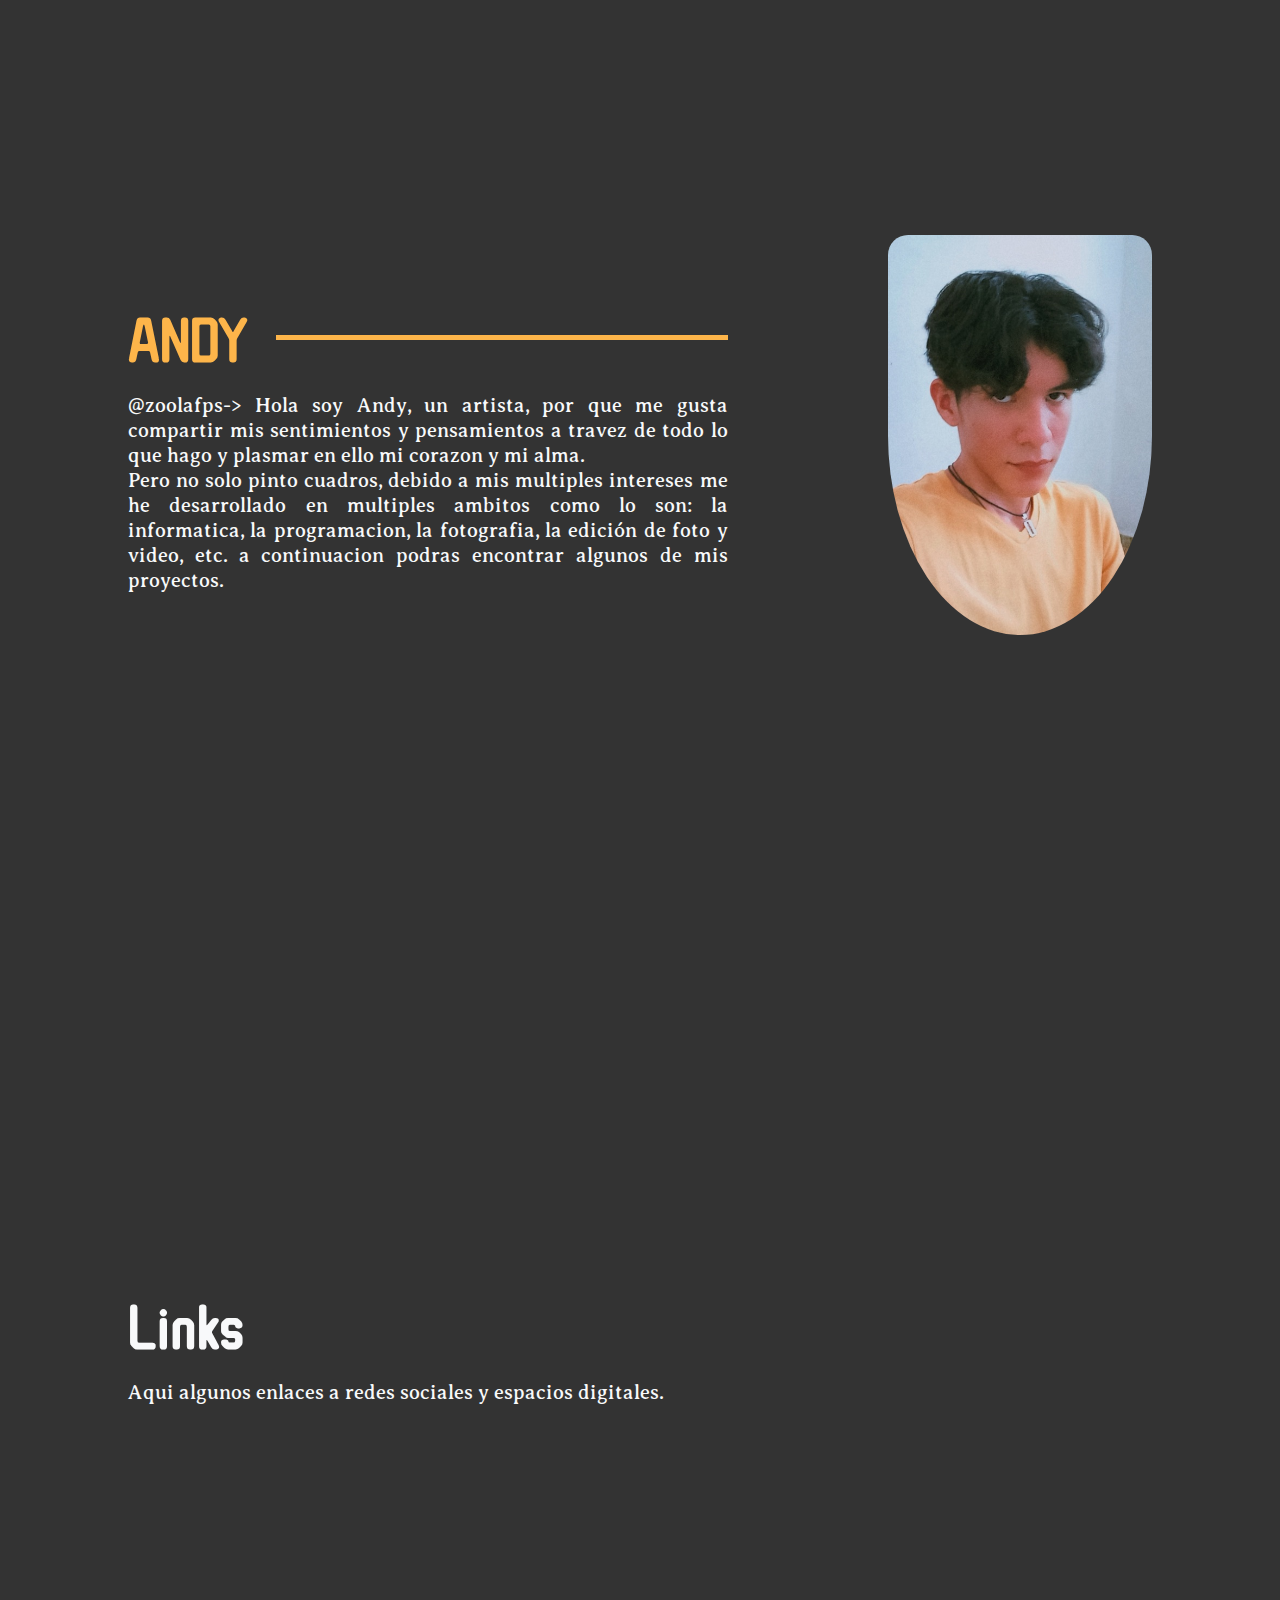
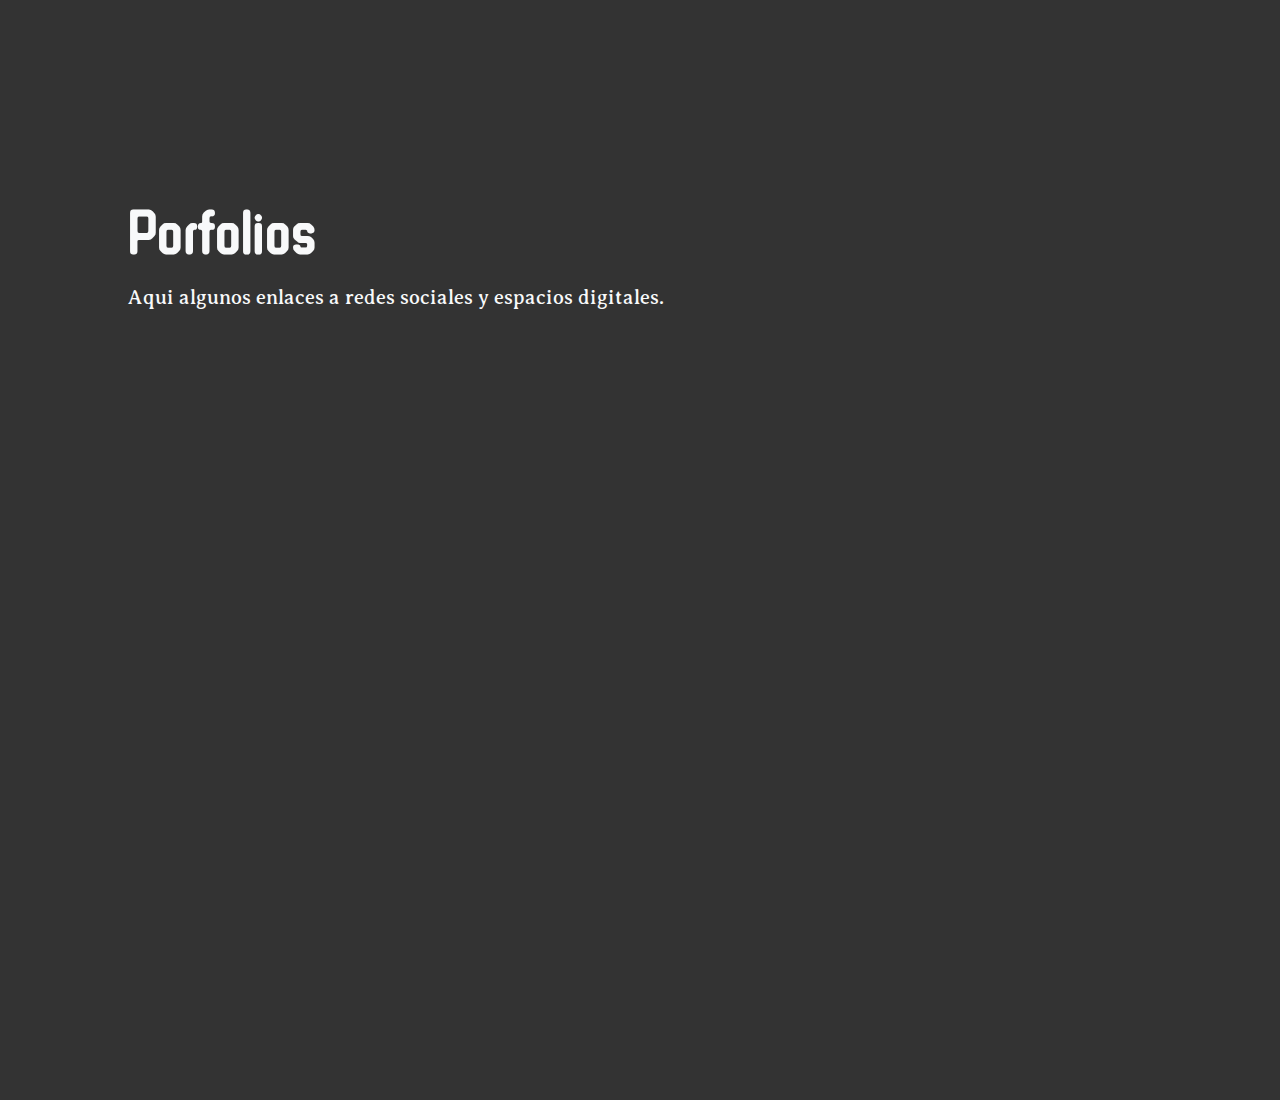
==== commit 5a21862b: "Add files via upload" ====
--- a/index.html
+++ b/index.html
@@ -48,11 +48,81 @@
                     </p>
                 </div>
                 <ul class="menu__links a" id="links_conatiner">
-                    <li><a class="link" target="_blank" href="https://instagram.com/zoolafps">Instagram -> @zoolafps</a></li>
+                    <li><a class="link" target="_blank" href="https://instagram.com/zoolafps">Instagram -> @zoolafps</a>
+                    </li>
                     <li><a class="link" href="">Youtube -> @zoolafps</a></li>
                     <li><a class="link" href="">GitHub -> @zoolafps</a></li>
                 </ul>
             </section>
+
+            <!-- SECTION OF PORTFOLIOS -->
+            <section class="portfolios">
+                <div class="container">
+                    <h4 class="title">Porfolios</h4>
+                    <p>
+                        Aqui algunos enlaces a redes sociales y espacios digitales.
+                    </p>
+                </div>
+                <ul class="menu_portfolios a">
+                    <a href="#arte" class="c">
+                        <img src="./img/arte.jfif" alt="">
+                    </a>
+                    <a href="#fotos" class="c">
+                        <img src="./img/fotos.jfif" alt="">
+                    </a>
+                    <a href="#tattoo" class="c">
+                        <img src="./img/tattoo.jfif" alt="">
+                    </a>
+                </ul>
+
+            </section>
+            <div class="card" id="arte">
+                <div class="cover">
+                    <img src="./img/arte.jfif" alt="">
+                    <button><a href="./">volver</a></button>
+                </div>
+                <div class="container">
+                    <div class="description">
+                        <h2>arte</h2>
+                        <p>
+                            Lorem ipsum dolor, sit amet consectetur adipisicing elit. Cupiditate inventore autem modi
+                            non magnam culpa tempora amet qui quidem tempore.
+                        </p>
+                    </div>
+                    <div class="projects_list"></div>
+                </div>
+            </div>
+            <div class="card" id="fotos">
+                <div class="cover">
+                    <img src="./img/fotos.jfif" alt="">
+                    <button><a href="./">volver</a></button>
+                </div>
+                <div class="container">
+                    <div class="description">
+                        <h2>fotos</h2>
+                        <p>
+                            Lorem ipsum dolor, sit amet consectetur adipisicing elit. Cupiditate inventore autem modi
+                            non magnam culpa tempora amet qui quidem tempore.
+                        </p>
+                    </div>
+                    <div class="projects_list"></div>
+                </div>
+            </div>
+            <div class="card" id="tattoo">
+                <div class="cover">
+                    <img src="./img/tattoo.jfif" alt="">
+                    <button><a href="./">volver</a></button>
+                </div>
+                <div class="container">
+                    <div class="description">
+                        <h2>tattoo</h2>
+                        <p>
+                            Aunque no es una actividad en la que tenga mucha experiencia, siempre me ha llamado la atencion y por ello e decidido .
+                        </p>
+                    </div>
+                    <div class="projects_list"></div>
+                </div>
+            </div>
         </div>
     </div>
     <script src="js/main.js"></script>
--- a/css/style.css
+++ b/css/style.css
@@ -111,141 +111,139 @@
 
 header.hero .container h1 {
     color: var(--yellow);
+    display: flex;
+}
+header.hero .container h1::after {
+    content: "";
+    display: flex;
+    width: 100%;
+    height: 5px;
+    background: var(--yellow);
+    margin: auto 0 auto 30px;
 }
 
 header.hero .container p {
     text-align: justify;
 }
 
-.menu__links li{
+.menu__links li {
     text-align: right;
 }
 
 /* portfolios */
-section.portfolios .cards {
+.menu_portfolios{
+    margin: 30px 0 30px;
     display: grid;
-    grid-template-columns: repeat(2, 1fr);
-}
-
-.portfolio{
+    grid-template-columns: repeat(auto-fill, minmax(160px, 1fr));
+    gap: 20px;
+}
+
+.c{
+    width: 100%;
+    height: 200px;
+    overflow: hidden;
+    border-radius: 20px;
+}
+.c:hover{
+    border: 3px solid var(--yellow);
+    border-radius: 20px;
+    transition: .1s ease;
+}
+
+.card .cover{
+    width: 100%;
+    height: 200px;
+    overflow: hidden;
+}
+
+.card{
+    display: none;
+}
+
+.card:target{
     display: block;
+    position: fixed;
+    top: 0px;
+    left: 0px;
+    margin: 0;
+    padding: 0;
+    width: 100%;
+    max-width: inherit;
+    height: 100vh;
+    overflow: auto;
+    border-radius: 0;
+    background: #000;
+}
+
+.card:target::-webkit-scrollbar{
+    width: 0px;
+}
+.card:target .cover button{
+    z-index: 50;
+    position: absolute;
+    top: 20px;
+    left: 20px;
+    padding: 10px 15px;
+    border: 0px solid;
+    border-radius: 10px;
+    background: var(--yellow);
+}
+
+.card:target .cover{
     position: relative;
-    padding: 0px;
-    width: 100px;
-    height: 100px;
-    background: #ccc;
-    overflow: hidden;
-}
-
-.portfolio a.img_container{
-    display: none;
-}
-
-.portfolio:target{
-    display: block;
+    z-index: 2;
+    height: 100%;
+}
+.card:target .container{
+    margin: 50vh 0 0;
     position: absolute;
-    left: 0px;
-    padding: 0px 0px 100px;
-    width: 100%;
-    height: 100vh;
-    background: #252525;
-    overflow-y:auto;
-}
-
-.portfolio:target a.img_container{
-    display: block;
-    width: 100%;
-    min-height: 20rem;
-    background: #f8f9fa;
-}
-
-.portfolio:target .portfolio_description{
-    z-index: 5;
-    position: sticky;
     top: 0px;
-    margin: 0 auto;
-    width: 70%;
-    text-align: justify;
-}
-
-.portfolio:target .portfolio_description h4 {
-    z-index: 5;
-    position: sticky;
-    top: 0px;
-    background: #252525;
-}
-
-.portfolio:target .projects {
-    position: inherit;
+    z-index: 20;
     height: auto;
-    display: grid;
-    grid-template-columns: repeat(2, 1fr);
-    gap: 20px;
-}
-.portfolio:target .projects li.project {
-    display: block;
-    position: relative;
-    left: 0px;
-    padding: 0px;
-    width: 100px;
-    height: 100px;
-    background: #ccc;
-    overflow: hidden;
-}
-.portfolio .projects li.project ul.slider{
-    display: none;
-}
-
-li.project:target{
-    display: block;
-    position: absolute;
-    left: 0px;
-    padding: 0px 0px 100px;
-    width: 100%;
-    height: 100vh;
-    background: #252525;
-    overflow-y:auto;
-}
-
-li.project:target .shadow_top{
-    z-index: 2;
-    position: sticky;
-    top: 0px;
-    margin: -100px 0 0 0;
-    width: 100%;
-    height: 80px;
-    background: linear-gradient(to bottom, black, rgba(0, 0, 0, 0.300));
-    box-shadow: 0 0 8px 5px rgba(0, 0, 0, 0.300);
-}
-
-li.project:target ul.slider {
-    display: block;
-    z-index: 5;
-    position: relative;
-    margin: 0 0 50px;
-    width: 100%;
-    min-height: 20rem;
-    background: #252525;
-    display: flex;
-}
-
-li.project:target .shadow{
-    margin: 0 0 70px;
-    width: 100%;
-    height: 30px;
-    border-radius: 50%;
-    background: rgba(0, 0, 0, 0.596);
-    box-shadow: 0 0 8px 5px rgba(0, 0, 0, 0.548);
-}
-
-li.project:target .project_description{
-    margin: 0 auto;
-    width: 70%;
-    text-align: justify;
-}
-
-li.project:target .project_description h4 {
-    z-index: 5;
-    position: sticky;
-    top: 0px;
+}
+.card:target .container .description{
+    padding: 30px;
+    background: linear-gradient(to bottom, transparent, rgba(0, 0, 0));
+    height: 300px;
+}
+.card:target .container .projects_list{
+    height: 300px;
+    background: #000;
+}
+
+
+@media (min-width: 700px) {
+
+    /* sections */
+    .hero,
+    .links{
+        display: flex;
+        align-items: center;
+        justify-content: space-between;
+    }
+
+    header.hero {
+        flex-direction: row-reverse;
+        gap: 10rem;
+    }
+
+    /* header */
+    header.hero .profile_photo {
+        margin: 0 0 30px 0;
+        padding: 30px 0 0;
+        width: 100%;
+        min-height: 25rem;
+        border-radius: 20px 20px 50% 50%;
+        display: flex;
+        align-items: center;
+        justify-content: center;
+        overflow: hidden;
+    }
+
+    header.hero .profile_photo .img {
+        width: 100%;
+        height: 100%;
+        border-radius: 20px 20px 50% 50%;
+        object-fit: cover;
+    }
 }